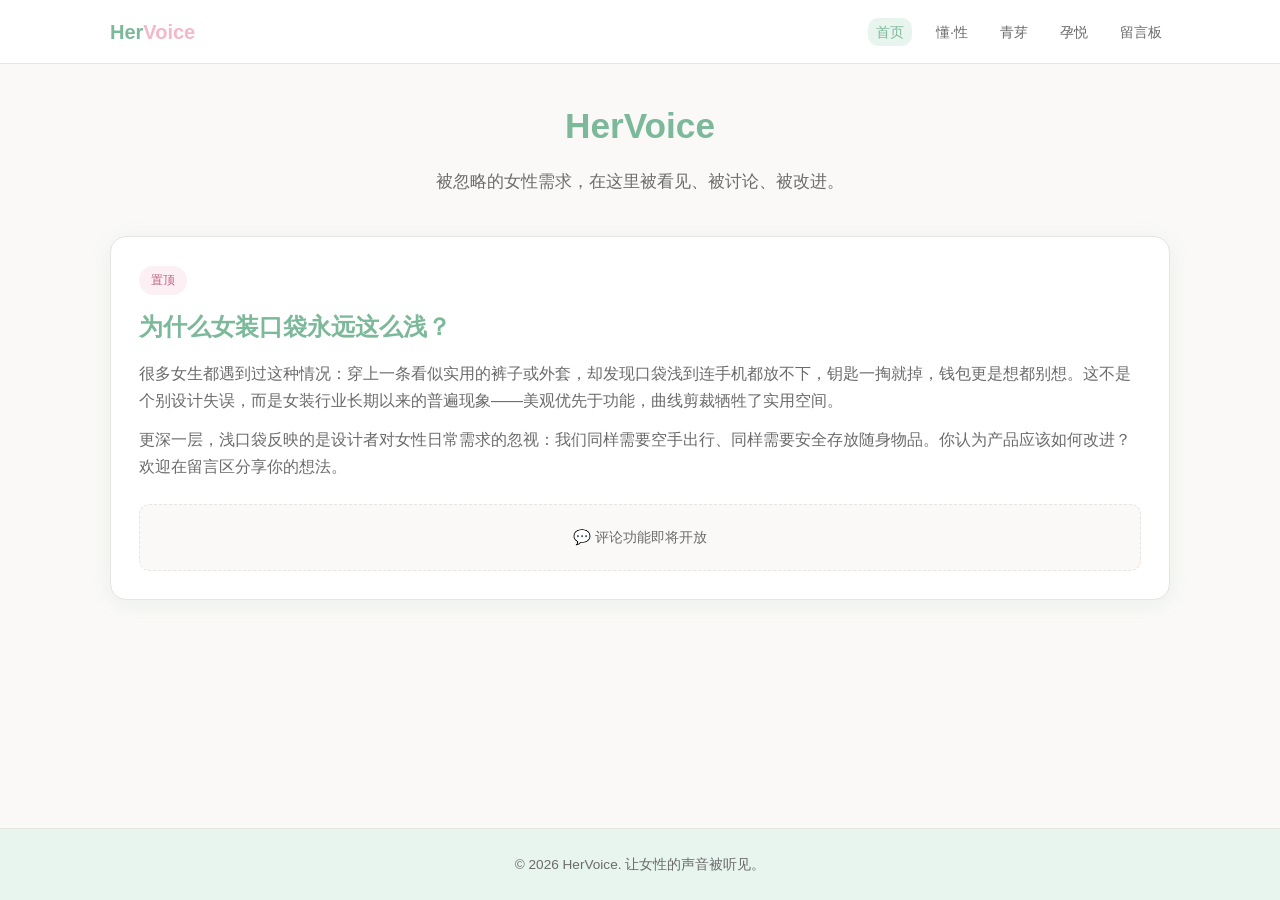
==== index.html @ 69632bec "Add files via upload" ====
<!DOCTYPE html>
<html lang="zh-CN">
<head>
  <meta charset="UTF-8">
  <meta name="viewport" content="width=device-width, initial-scale=1.0">
  <meta name="description" content="HerVoice - 被忽略的女性需求，在这里被看见、被讨论、被改进。">
  <title>HerVoice | 首页</title>
  <link rel="stylesheet" href="style.css">
</head>
<body>

  <!-- 固定顶部导航栏 -->
  <header class="site-header">
    <div class="nav-inner">
      <a href="index.html" class="site-logo">Her<span>Voice</span></a>
      <button class="nav-toggle" aria-label="打开菜单" aria-expanded="false">
        <span></span><span></span><span></span>
      </button>
      <ul class="nav-links">
        <li><a href="index.html">首页</a></li>
        <li><a href="sex-education.html">懂·性</a></li>
        <li><a href="youth.html">青芽</a></li>
        <li><a href="pregnancy.html">孕悦</a></li>
        <li><a href="feedback.html">留言板</a></li>
      </ul>
    </div>
  </header>

  <main>
    <!-- 网站介绍 -->
    <section class="page-hero">
      <h1>HerVoice</h1>
      <p class="tagline">被忽略的女性需求，在这里被看见、被讨论、被改进。</p>
    </section>

    <!-- 置顶文章预览 -->
    <article class="card featured-article">
      <span class="badge">置顶</span>
      <h2>为什么女装口袋永远这么浅？</h2>
      <p>很多女生都遇到过这种情况：穿上一条看似实用的裤子或外套，却发现口袋浅到连手机都放不下，钥匙一掏就掉，钱包更是想都别想。这不是个别设计失误，而是女装行业长期以来的普遍现象——美观优先于功能，曲线剪裁牺牲了实用空间。</p>
      <p>更深一层，浅口袋反映的是设计者对女性日常需求的忽视：我们同样需要空手出行、同样需要安全存放随身物品。你认为产品应该如何改进？欢迎在留言区分享你的想法。</p>

      <!-- 评论区域占位 -->
      <div class="comments-placeholder">
        💬 评论功能即将开放
      </div>
    </article>
  </main>

  <footer class="site-footer">
    <p>&copy; 2026 HerVoice. 让女性的声音被听见。</p>
  </footer>

  <script src="script.js"></script>
</body>
</html>
---- style.css ----
/* ============================================
   HerVoice - 全局样式
   主色调：浅绿 + 浅粉，简约温暖风格
   ============================================ */

/* --- CSS 变量（方便后续统一改色） --- */
:root {
  --color-primary: #7cb89a;       /* 浅绿主色 */
  --color-primary-light: #e8f5ee;
  --color-accent: #f4b8c8;        /* 浅粉点缀 */
  --color-accent-light: #fdf0f4;
  --color-bg: #faf9f7;
  --color-card: #ffffff;
  --color-text: #3d3d3d;
  --color-text-muted: #6b6b6b;
  --color-border: #e8e4e0;
  --radius: 16px;
  --radius-sm: 10px;
  --shadow: 0 4px 20px rgba(124, 184, 154, 0.12);
  --nav-height: 64px;
  --font-sans: "PingFang SC", "Hiragino Sans GB", "Microsoft YaHei", sans-serif;
}

/* --- 基础重置 --- */
*,
*::before,
*::after {
  box-sizing: border-box;
  margin: 0;
  padding: 0;
}

html {
  scroll-behavior: smooth;
}

body {
  font-family: var(--font-sans);
  background: var(--color-bg);
  color: var(--color-text);
  line-height: 1.7;
  min-height: 100vh;
  display: flex;
  flex-direction: column;
}

a {
  color: var(--color-primary);
  text-decoration: none;
  transition: color 0.2s;
}

a:hover {
  color: #5a9a78;
}

img {
  max-width: 100%;
  height: auto;
}

/* --- 固定顶部导航栏 --- */
.site-header {
  position: fixed;
  top: 0;
  left: 0;
  right: 0;
  height: var(--nav-height);
  background: rgba(255, 255, 255, 0.95);
  backdrop-filter: blur(10px);
  border-bottom: 1px solid var(--color-border);
  z-index: 1000;
}

.nav-inner {
  max-width: 1100px;
  margin: 0 auto;
  padding: 0 1.25rem;
  height: 100%;
  display: flex;
  align-items: center;
  justify-content: space-between;
  gap: 1rem;
}

.site-logo {
  font-size: 1.25rem;
  font-weight: 700;
  color: var(--color-primary);
  white-space: nowrap;
}

.site-logo span {
  color: var(--color-accent);
}

/* 导航链接 */
.nav-links {
  display: flex;
  flex-wrap: wrap;
  gap: 0.25rem 1rem;
  list-style: none;
}

.nav-links a {
  font-size: 0.9rem;
  color: var(--color-text-muted);
  padding: 0.35rem 0.5rem;
  border-radius: var(--radius-sm);
  transition: background 0.2s, color 0.2s;
}

.nav-links a:hover,
.nav-links a.active {
  color: var(--color-primary);
  background: var(--color-primary-light);
}

/* 移动端汉堡菜单按钮 */
.nav-toggle {
  display: none;
  flex-direction: column;
  gap: 5px;
  background: none;
  border: none;
  cursor: pointer;
  padding: 0.5rem;
}

.nav-toggle span {
  display: block;
  width: 22px;
  height: 2px;
  background: var(--color-primary);
  border-radius: 2px;
  transition: transform 0.3s, opacity 0.3s;
}

/* --- 主内容区 --- */
main {
  flex: 1;
  max-width: 1100px;
  width: 100%;
  margin: 0 auto;
  padding: calc(var(--nav-height) + 2rem) 1.25rem 3rem;
}

/* --- 页面标题区 --- */
.page-hero {
  text-align: center;
  margin-bottom: 2.5rem;
}

.page-hero h1 {
  font-size: clamp(1.6rem, 4vw, 2.2rem);
  color: var(--color-primary);
  margin-bottom: 0.75rem;
}

.page-hero .tagline {
  font-size: 1.05rem;
  color: var(--color-text-muted);
  max-width: 560px;
  margin: 0 auto;
}

/* --- 通用卡片 --- */
.card {
  background: var(--color-card);
  border-radius: var(--radius);
  box-shadow: var(--shadow);
  padding: 1.75rem;
  margin-bottom: 1.5rem;
  border: 1px solid var(--color-border);
}

.card h2,
.card h3 {
  color: var(--color-primary);
  margin-bottom: 0.75rem;
}

.card p {
  color: var(--color-text-muted);
  margin-bottom: 0.75rem;
}

.card p:last-child {
  margin-bottom: 0;
}

/* --- 按钮 --- */
.btn {
  display: inline-block;
  padding: 0.6rem 1.25rem;
  border-radius: var(--radius-sm);
  font-size: 0.9rem;
  font-family: inherit;
  cursor: pointer;
  border: none;
  transition: transform 0.15s, box-shadow 0.15s, background 0.2s;
}

.btn:active {
  transform: scale(0.97);
}

.btn-primary {
  background: var(--color-primary);
  color: #fff;
}

.btn-primary:hover {
  background: #6aaa88;
  color: #fff;
}

.btn-accent {
  background: var(--color-accent-light);
  color: #c06080;
  border: 1px solid var(--color-accent);
}

.btn-accent:hover {
  background: var(--color-accent);
  color: #fff;
}

.btn-support {
  background: var(--color-primary-light);
  color: var(--color-primary);
  border: 1px solid var(--color-primary);
}

.btn-support:hover {
  background: var(--color-primary);
  color: #fff;
}

.btn-support.supported {
  background: var(--color-primary);
  color: #fff;
}

/* --- 首页：置顶文章 --- */
.featured-article .badge {
  display: inline-block;
  background: var(--color-accent-light);
  color: #c06080;
  font-size: 0.75rem;
  padding: 0.25rem 0.75rem;
  border-radius: 20px;
  margin-bottom: 0.75rem;
}

.comments-placeholder {
  margin-top: 1.5rem;
  padding: 1.25rem;
  background: var(--color-bg);
  border-radius: var(--radius-sm);
  border: 1px dashed var(--color-border);
  text-align: center;
  color: var(--color-text-muted);
  font-size: 0.9rem;
}

/* --- 懂·性：话题卡片列表 --- */
.topic-list {
  display: grid;
  grid-template-columns: repeat(auto-fill, minmax(280px, 1fr));
  gap: 1.5rem;
}

.topic-card {
  display: flex;
  flex-direction: column;
  justify-content: space-between;
}

.topic-card .btn {
  margin-top: 1rem;
  align-self: flex-start;
}

/* --- 青芽：问答样式（字体略大、更清新） --- */
.page-youth {
  --color-primary: #6db88a;
  --color-primary-light: #edf8f1;
}

.page-youth main {
  font-size: 1.05rem;
}

.qa-item {
  border-left: 4px solid var(--color-accent);
  padding-left: 1.25rem;
}

.qa-item .question {
  font-size: 1.15rem;
  font-weight: 600;
  color: var(--color-primary);
  margin-bottom: 0.5rem;
}

.qa-item .answer {
  color: var(--color-text);
}

.youth-notice {
  background: linear-gradient(135deg, var(--color-accent-light), var(--color-primary-light));
  border: 1px solid var(--color-accent);
  border-radius: var(--radius);
  padding: 1.25rem 1.5rem;
  text-align: center;
  font-weight: 600;
  color: #8b4060;
  margin-top: 2rem;
}

.youth-notice a {
  color: var(--color-primary);
  font-weight: 700;
}

/* --- 孕悦：产品建议 + 支持计数 --- */
.suggestion-meta {
  display: flex;
  flex-wrap: wrap;
  align-items: center;
  gap: 1rem;
  margin-top: 1rem;
  padding-top: 1rem;
  border-top: 1px solid var(--color-border);
}

.support-count {
  font-size: 0.85rem;
  color: var(--color-text-muted);
}

.support-count strong {
  color: var(--color-primary);
  font-size: 1.1rem;
}

/* --- 留言板 --- */
.feedback-notice {
  background: var(--color-primary-light);
  border-radius: var(--radius-sm);
  padding: 1rem 1.25rem;
  margin-bottom: 2rem;
  color: var(--color-primary);
  font-size: 0.95rem;
  text-align: center;
}

.feedback-section {
  margin-bottom: 3rem;
}

.feedback-section h2 {
  font-size: 1.2rem;
  color: var(--color-primary);
  margin-bottom: 1rem;
  padding-bottom: 0.5rem;
  border-bottom: 2px solid var(--color-accent-light);
}

/* Cusdis 容器 */
#cusdis_thread {
  min-height: 200px;
}

/* Google Form 备用 iframe */
.form-iframe-wrapper {
  border-radius: var(--radius);
  overflow: hidden;
  border: 1px solid var(--color-border);
  background: var(--color-card);
}

.form-iframe-wrapper iframe {
  display: block;
  width: 100%;
  min-height: 600px;
  border: none;
}

.cusdis-setup-hint {
  margin-top: 1rem;
  padding: 1rem;
  background: #fff8e6;
  border-radius: var(--radius-sm);
  font-size: 0.85rem;
  color: #8a6d3b;
}

/* --- 页脚 --- */
.site-footer {
  text-align: center;
  padding: 1.5rem 1.25rem;
  background: var(--color-primary-light);
  color: var(--color-text-muted);
  font-size: 0.85rem;
  border-top: 1px solid var(--color-border);
}

/* --- 响应式：平板 & 手机 --- */
@media (max-width: 768px) {
  .nav-toggle {
    display: flex;
  }

  .nav-links {
    display: none;
    position: absolute;
    top: var(--nav-height);
    left: 0;
    right: 0;
    flex-direction: column;
    background: rgba(255, 255, 255, 0.98);
    padding: 1rem 1.25rem 1.25rem;
    border-bottom: 1px solid var(--color-border);
    box-shadow: var(--shadow);
  }

  .nav-links.open {
    display: flex;
  }

  /* 汉堡菜单展开动画 */
  .nav-toggle.open span:nth-child(1) {
    transform: translateY(7px) rotate(45deg);
  }

  .nav-toggle.open span:nth-child(2) {
    opacity: 0;
  }

  .nav-toggle.open span:nth-child(3) {
    transform: translateY(-7px) rotate(-45deg);
  }

  .nav-inner {
    position: relative;
  }

  main {
    padding-top: calc(var(--nav-height) + 1.5rem);
  }

  .card {
    padding: 1.25rem;
  }

  .topic-list {
    grid-template-columns: 1fr;
  }
}

@media (max-width: 480px) {
  .page-hero h1 {
    font-size: 1.5rem;
  }

  .btn {
    width: 100%;
    text-align: center;
  }

  .suggestion-meta {
    flex-direction: column;
    align-items: stretch;
  }
}
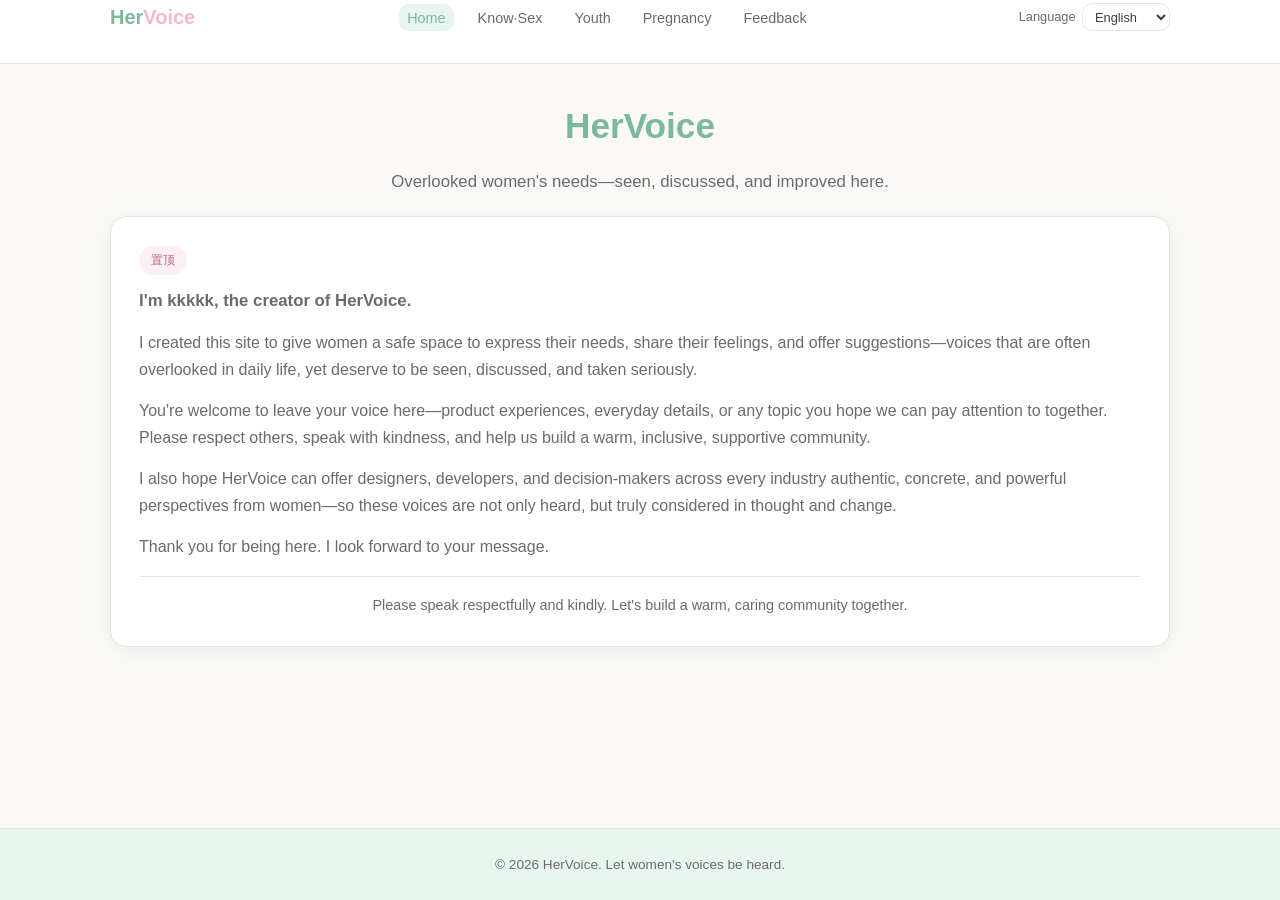
==== commit cc5e93d9: "update: 修复留言板高度，填满页面空白区域" ====
--- a/index.html
+++ b/index.html
@@ -9,7 +9,6 @@
 </head>
 <body>
 
-  <!-- 固定顶部导航栏 -->
   <header class="site-header">
     <div class="nav-inner">
       <a href="index.html" class="site-logo">Her<span>Voice</span></a>
@@ -17,40 +16,37 @@
         <span></span><span></span><span></span>
       </button>
       <ul class="nav-links">
-        <li><a href="index.html">首页</a></li>
-        <li><a href="sex-education.html">懂·性</a></li>
-        <li><a href="youth.html">青芽</a></li>
-        <li><a href="pregnancy.html">孕悦</a></li>
-        <li><a href="feedback.html">留言板</a></li>
+        <li><a href="index.html" data-i18n="nav.home">首页</a></li>
+        <li><a href="sex-education.html" data-i18n="nav.sex">懂·性</a></li>
+        <li><a href="youth.html" data-i18n="nav.youth">青芽</a></li>
+        <li><a href="pregnancy.html" data-i18n="nav.pregnancy">孕悦</a></li>
+        <li><a href="feedback.html" data-i18n="nav.feedback">留言板</a></li>
       </ul>
     </div>
   </header>
 
   <main>
-    <!-- 网站介绍 -->
-    <section class="page-hero">
+    <section class="page-hero page-hero-minimal">
       <h1>HerVoice</h1>
-      <p class="tagline">被忽略的女性需求，在这里被看见、被讨论、被改进。</p>
+      <p class="tagline" data-i18n="index.tagline">被忽略的女性需求，在这里被看见、被讨论、被改进。</p>
     </section>
 
-    <!-- 置顶文章预览 -->
     <article class="card featured-article">
       <span class="badge">置顶</span>
-      <h2>为什么女装口袋永远这么浅？</h2>
-      <p>很多女生都遇到过这种情况：穿上一条看似实用的裤子或外套，却发现口袋浅到连手机都放不下，钥匙一掏就掉，钱包更是想都别想。这不是个别设计失误，而是女装行业长期以来的普遍现象——美观优先于功能，曲线剪裁牺牲了实用空间。</p>
-      <p>更深一层，浅口袋反映的是设计者对女性日常需求的忽视：我们同样需要空手出行、同样需要安全存放随身物品。你认为产品应该如何改进？欢迎在留言区分享你的想法。</p>
-
-      <!-- 评论区域占位 -->
-      <div class="comments-placeholder">
-        💬 评论功能即将开放
-      </div>
+      <p class="founder-intro" data-i18n="index.pinnedP1">我是 HerVoice 的创建者 kkkkk。</p>
+      <p data-i18n="index.pinnedP2">创建这个网站的初衷，是想为女性提供一个可以安心表达需求、分享感受、提出建议的空间——那些在日常生活中常常被忽略的声音，值得被看见、被讨论，更值得被认真对待。</p>
+      <p data-i18n="index.pinnedP3">欢迎你在这里留下你的声音：可以是产品体验、生活细节，或是任何你希望我们共同关注的话题。请尊重他人的分享，带着善意发言，和我们一起维护一个温暖、包容、彼此支持的社区。</p>
+      <p data-i18n="index.pinnedP4">同时，我也希望 HerVoice 能为各行各业的设计者、开发者和决策者，提供来自女性真实、具体且有力量的视角。愿这些声音不仅被听见，更能被真正纳入思考与改变之中。</p>
+      <p data-i18n="index.pinnedP5">感谢你的到来。期待你的留言。</p>
+      <p class="community-guidelines" data-i18n="index.communityGuidelines">请文明发言、友善探讨，共建温暖有爱的社区。期待你的声音。</p>
     </article>
   </main>
 
   <footer class="site-footer">
-    <p>&copy; 2026 HerVoice. 让女性的声音被听见。</p>
+    <p data-i18n="footer.copy">&copy; 2026 HerVoice. 让女性的声音被听见。</p>
   </footer>
 
+  <script src="i18n.js"></script>
   <script src="script.js"></script>
 </body>
 </html>
--- a/style.css
+++ b/style.css
@@ -65,7 +65,8 @@
   top: 0;
   left: 0;
   right: 0;
-  height: var(--nav-height);
+  min-height: var(--nav-height);
+  height: auto;
   background: rgba(255, 255, 255, 0.95);
   backdrop-filter: blur(10px);
   border-bottom: 1px solid var(--color-border);
@@ -151,6 +152,105 @@
   margin-bottom: 2.5rem;
 }
 
+/* 精简版标题区（少占空间） */
+.page-hero-minimal {
+  margin-bottom: 1.25rem;
+}
+
+.page-hero-minimal h1 {
+  font-size: clamp(1.25rem, 3.5vw, 1.75rem);
+  margin-bottom: 0.35rem;
+}
+
+.page-hero-minimal .tagline {
+  font-size: 0.9rem;
+}
+
+/* 留言板紧凑布局 */
+.main-compact {
+  padding-top: calc(var(--nav-height) + 1rem);
+  display: flex;
+  flex-direction: column;
+  flex: 1;
+  padding-bottom: 1rem;
+}
+
+.compact-page-title {
+  font-size: 1.15rem;
+  font-weight: 700;
+  color: var(--color-primary);
+  text-align: center;
+  margin-bottom: 0.35rem;
+}
+
+.compact-notice {
+  font-size: 0.78rem;
+  color: var(--color-text-muted);
+  text-align: center;
+  margin-bottom: 0.75rem;
+  line-height: 1.5;
+}
+
+/* 创建者寄语 */
+.founder-intro {
+  font-weight: 600;
+  color: var(--color-text);
+  font-size: 1.05rem;
+}
+
+.community-guidelines {
+  margin-top: 1rem;
+  padding-top: 1rem;
+  border-top: 1px solid var(--color-border);
+  font-size: 0.9rem;
+  color: var(--color-primary);
+  font-weight: 500;
+  text-align: center;
+}
+
+/* 各页面留言区 */
+.comments-section {
+  margin-top: 2rem;
+  padding-top: 1.5rem;
+  border-top: 1px solid var(--color-border);
+}
+
+.comments-section-priority {
+  margin-top: 0;
+  padding-top: 0;
+  border-top: none;
+  flex: 1;
+  display: flex;
+  flex-direction: column;
+}
+
+.comments-section-title {
+  font-size: 1rem;
+  color: var(--color-primary);
+  margin-bottom: 0.25rem;
+}
+
+.comments-section-hint {
+  font-size: 0.8rem;
+  color: var(--color-text-muted);
+  margin-bottom: 0.75rem;
+}
+
+#cusdis_thread {
+  flex: 1;
+  display: flex;
+  flex-direction: column;
+  min-height: 400px;
+}
+
+#cusdis_thread iframe {
+  flex: 1;
+  width: 100%;
+  min-height: 400px;
+  height: calc(100vh - var(--nav-height) - 8rem);
+  border: none;
+}
+
 .page-hero h1 {
   font-size: clamp(1.6rem, 4vw, 2.2rem);
   color: var(--color-primary);
@@ -253,6 +353,14 @@
   margin-bottom: 0.75rem;
 }
 
+.featured-article p {
+  margin-bottom: 0.85rem;
+}
+
+.featured-article p:last-of-type {
+  margin-bottom: 0;
+}
+
 .comments-placeholder {
   margin-top: 1.5rem;
   padding: 1.25rem;
@@ -264,6 +372,72 @@
   font-size: 0.9rem;
 }
 
+.comments-link {
+  display: block;
+  color: var(--color-primary);
+  font-weight: 600;
+  transition: background 0.2s, color 0.2s;
+}
+
+.comments-link:hover {
+  background: var(--color-primary-light);
+  color: #5a9a78;
+}
+
+/* --- 首页：板块入口卡片 --- */
+.modules-section {
+  margin-top: 2rem;
+}
+
+.modules-title {
+  text-align: center;
+  font-size: 1.3rem;
+  color: var(--color-primary);
+  margin-bottom: 1.5rem;
+}
+
+.module-grid {
+  display: grid;
+  grid-template-columns: repeat(auto-fill, minmax(260px, 1fr));
+  gap: 1.25rem;
+}
+
+.module-card {
+  display: flex;
+  flex-direction: column;
+  text-decoration: none;
+  color: inherit;
+  transition: transform 0.2s, box-shadow 0.2s;
+  cursor: pointer;
+}
+
+.module-card:hover {
+  transform: translateY(-4px);
+  box-shadow: 0 8px 28px rgba(124, 184, 154, 0.2);
+}
+
+.module-card h3 {
+  font-size: 1.25rem;
+  margin-bottom: 0.5rem;
+}
+
+.module-card p {
+  flex: 1;
+  font-size: 0.9rem;
+  color: var(--color-text-muted);
+  margin-bottom: 1rem;
+}
+
+.module-enter {
+  font-size: 0.9rem;
+  font-weight: 600;
+  color: var(--color-primary);
+}
+
+.module-card-sex { border-top: 4px solid var(--color-primary); }
+.module-card-youth { border-top: 4px solid #6db88a; }
+.module-card-pregnancy { border-top: 4px solid var(--color-accent); }
+
 /* --- 懂·性：话题卡片列表 --- */
 .topic-list {
   display: grid;
@@ -366,11 +540,6 @@
   margin-bottom: 1rem;
   padding-bottom: 0.5rem;
   border-bottom: 2px solid var(--color-accent-light);
-}
-
-/* Cusdis 容器 */
-#cusdis_thread {
-  min-height: 200px;
 }
 
 /* Google Form 备用 iframe */
@@ -395,6 +564,124 @@
   border-radius: var(--radius-sm);
   font-size: 0.85rem;
   color: #8a6d3b;
+}
+
+/* --- 语言切换器 --- */
+.lang-switcher {
+  flex-shrink: 0;
+}
+
+.lang-switcher-label {
+  display: flex;
+  align-items: center;
+  gap: 0.4rem;
+  font-size: 0.8rem;
+  color: var(--color-text-muted);
+}
+
+.lang-switcher select {
+  padding: 0.3rem 0.5rem;
+  border-radius: var(--radius-sm);
+  border: 1px solid var(--color-border);
+  background: var(--color-card);
+  font-family: inherit;
+  font-size: 0.8rem;
+  color: var(--color-text);
+  cursor: pointer;
+}
+
+/* --- 留言板：多语言欢迎 & 翻译 --- */
+.feedback-welcome {
+  background: linear-gradient(135deg, var(--color-primary-light), var(--color-accent-light));
+  border-radius: var(--radius);
+  padding: 1.25rem 1.5rem;
+  margin-bottom: 1rem;
+  color: var(--color-text);
+  font-size: 0.95rem;
+  line-height: 1.8;
+  border: 1px solid var(--color-border);
+}
+
+.feedback-translate-hint {
+  font-size: 0.9rem;
+  color: var(--color-text-muted);
+  margin-bottom: 1.5rem;
+  text-align: center;
+}
+
+.feedback-translate-hint strong {
+  color: var(--color-primary);
+}
+
+.hint-note {
+  font-size: 0.8rem;
+  opacity: 0.85;
+}
+
+/* 评论翻译按钮 */
+.hv-translate-wrap {
+  margin-top: 0.5rem;
+  margin-bottom: 0.75rem;
+}
+
+.hv-translate-btn {
+  display: inline-block;
+  padding: 0.35rem 0.75rem;
+  font-size: 0.8rem;
+  font-family: inherit;
+  background: var(--color-primary-light);
+  color: var(--color-primary);
+  border: 1px solid var(--color-primary);
+  border-radius: var(--radius-sm);
+  cursor: pointer;
+  transition: background 0.2s, color 0.2s;
+}
+
+.hv-translate-btn:hover:not(:disabled) {
+  background: var(--color-primary);
+  color: #fff;
+}
+
+.hv-translate-btn:disabled {
+  opacity: 0.6;
+  cursor: wait;
+}
+
+.hv-translated-text {
+  margin-top: 0.5rem;
+  padding: 0.75rem 1rem;
+  background: var(--color-bg);
+  border-left: 3px solid var(--color-accent);
+  border-radius: var(--radius-sm);
+  font-size: 0.9rem;
+  color: var(--color-text);
+  line-height: 1.6;
+}
+
+.hv-translated-text.is-error {
+  border-left-color: #e0a080;
+  color: #8a6060;
+}
+
+/* 阿拉伯语 RTL 适配 */
+html[dir="rtl"] .nav-inner {
+  flex-direction: row-reverse;
+}
+
+html[dir="rtl"] .nav-links {
+  flex-direction: row-reverse;
+}
+
+html[dir="rtl"] .qa-item {
+  border-left: none;
+  border-right: 4px solid var(--color-accent);
+  padding-left: 0;
+  padding-right: 1.25rem;
+}
+
+html[dir="rtl"] .hv-translated-text {
+  border-left: none;
+  border-right: 3px solid var(--color-accent);
 }
 
 /* --- 页脚 --- */
@@ -445,6 +732,23 @@
 
   .nav-inner {
     position: relative;
+    flex-wrap: wrap;
+    height: auto;
+    min-height: var(--nav-height);
+    padding-top: 0.5rem;
+    padding-bottom: 0.5rem;
+  }
+
+  .lang-switcher {
+    order: 3;
+    width: 100%;
+    justify-content: flex-end;
+    margin-top: 0.25rem;
+  }
+
+  .lang-switcher-label {
+    width: 100%;
+    justify-content: flex-end;
   }
 
   main {
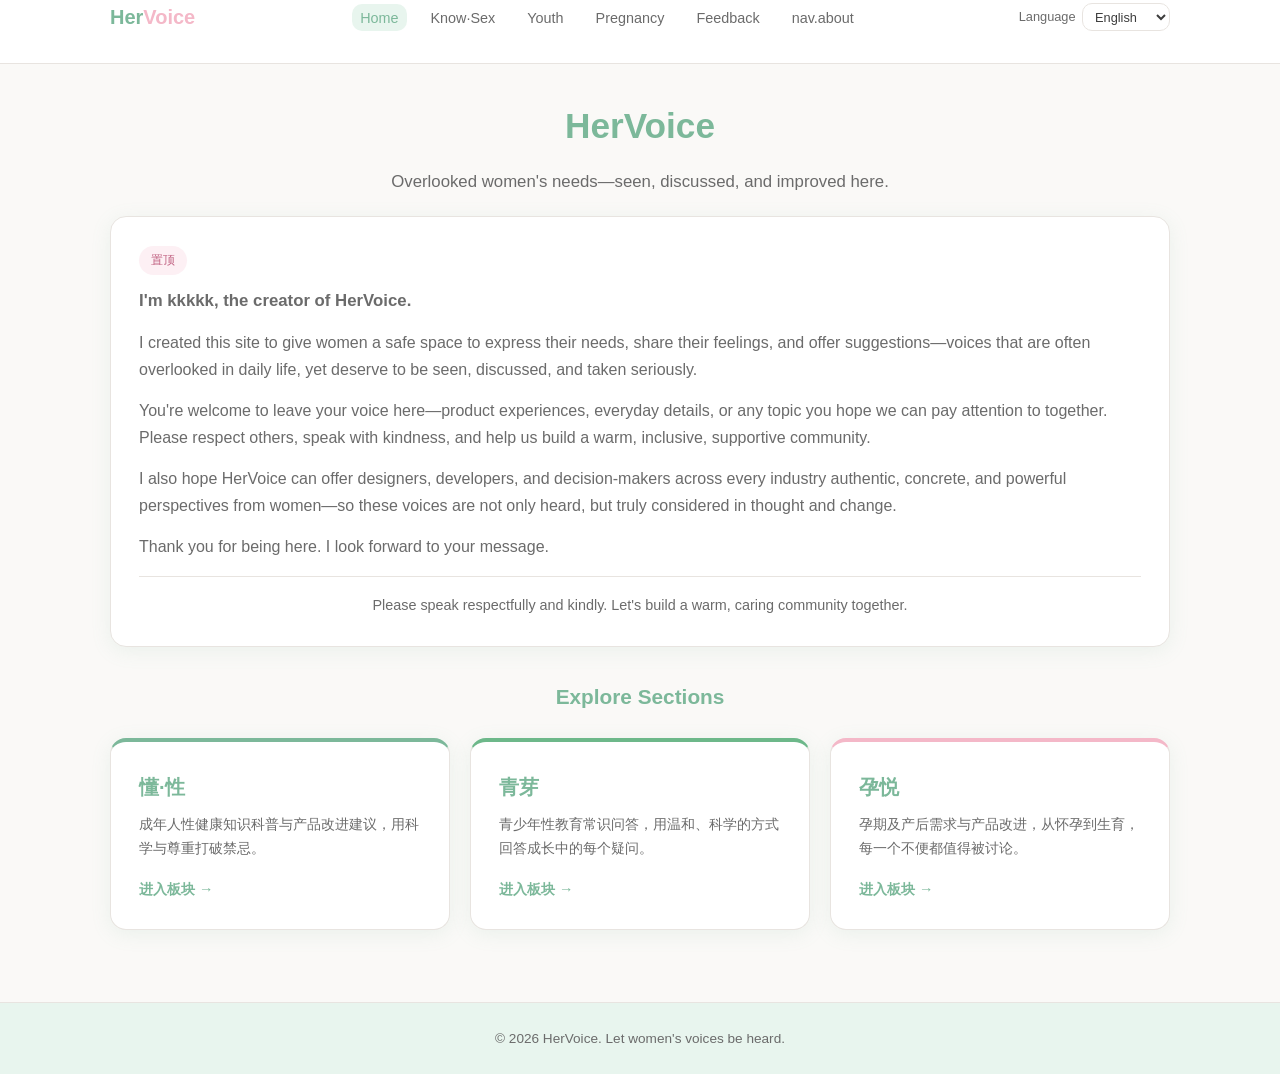
==== commit 2fad3b93: "feat: 添加关于页面、首页板块入口、扩充各板块内容、支持按钮基数" ====
--- a/index.html
+++ b/index.html
@@ -21,6 +21,7 @@
         <li><a href="youth.html" data-i18n="nav.youth">青芽</a></li>
         <li><a href="pregnancy.html" data-i18n="nav.pregnancy">孕悦</a></li>
         <li><a href="feedback.html" data-i18n="nav.feedback">留言板</a></li>
+        <li><a href="about.html" data-i18n="nav.about">关于</a></li>
       </ul>
     </div>
   </header>
@@ -40,6 +41,27 @@
       <p data-i18n="index.pinnedP5">感谢你的到来。期待你的留言。</p>
       <p class="community-guidelines" data-i18n="index.communityGuidelines">请文明发言、友善探讨，共建温暖有爱的社区。期待你的声音。</p>
     </article>
+
+    <section class="modules-section">
+      <h2 class="modules-title" data-i18n="index.modulesTitle">探索板块</h2>
+      <div class="module-grid">
+        <a href="sex-education.html" class="card module-card module-card-sex">
+          <h3>懂·性</h3>
+          <p>成年人性健康知识科普与产品改进建议，用科学与尊重打破禁忌。</p>
+          <span class="module-enter">进入板块 →</span>
+        </a>
+        <a href="youth.html" class="card module-card module-card-youth">
+          <h3>青芽</h3>
+          <p>青少年性教育常识问答，用温和、科学的方式回答成长中的每个疑问。</p>
+          <span class="module-enter">进入板块 →</span>
+        </a>
+        <a href="pregnancy.html" class="card module-card module-card-pregnancy">
+          <h3>孕悦</h3>
+          <p>孕期及产后需求与产品改进，从怀孕到生育，每一个不便都值得被讨论。</p>
+          <span class="module-enter">进入板块 →</span>
+        </a>
+      </div>
+    </section>
   </main>
 
   <footer class="site-footer">
